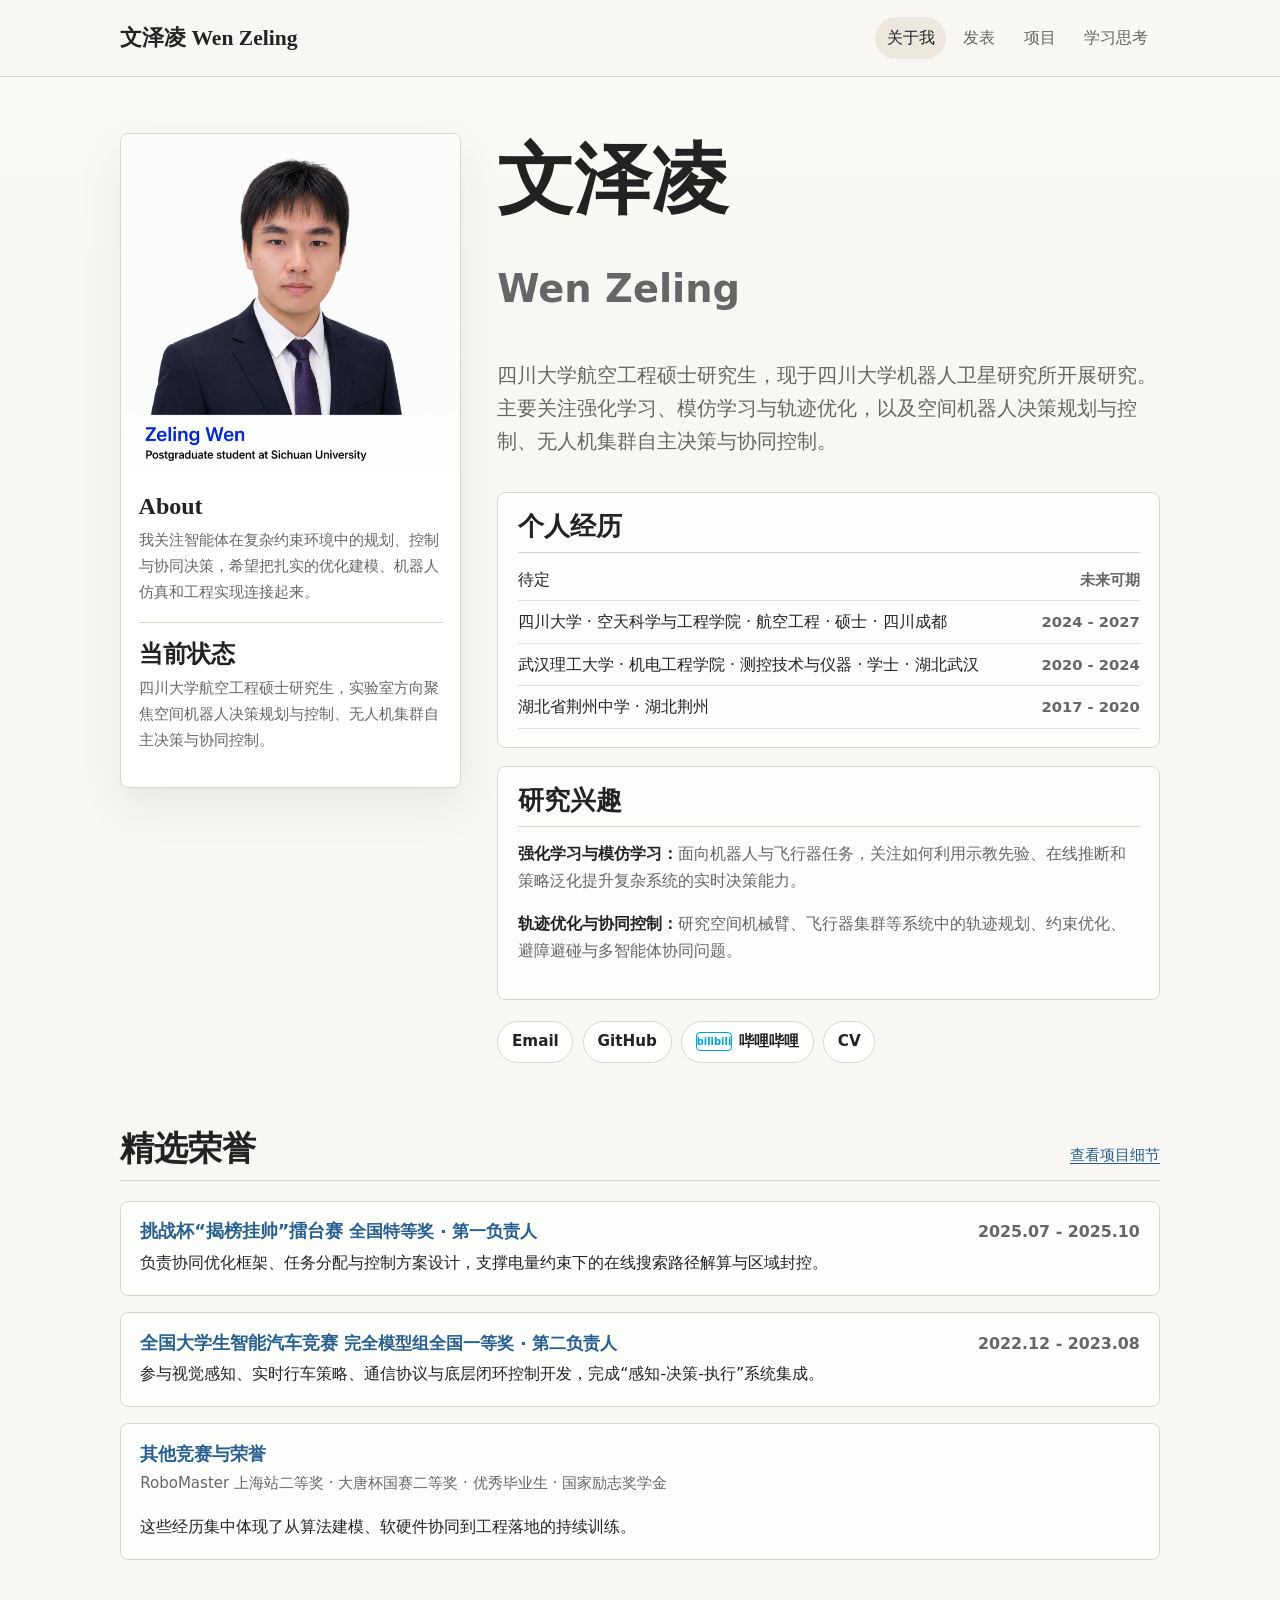
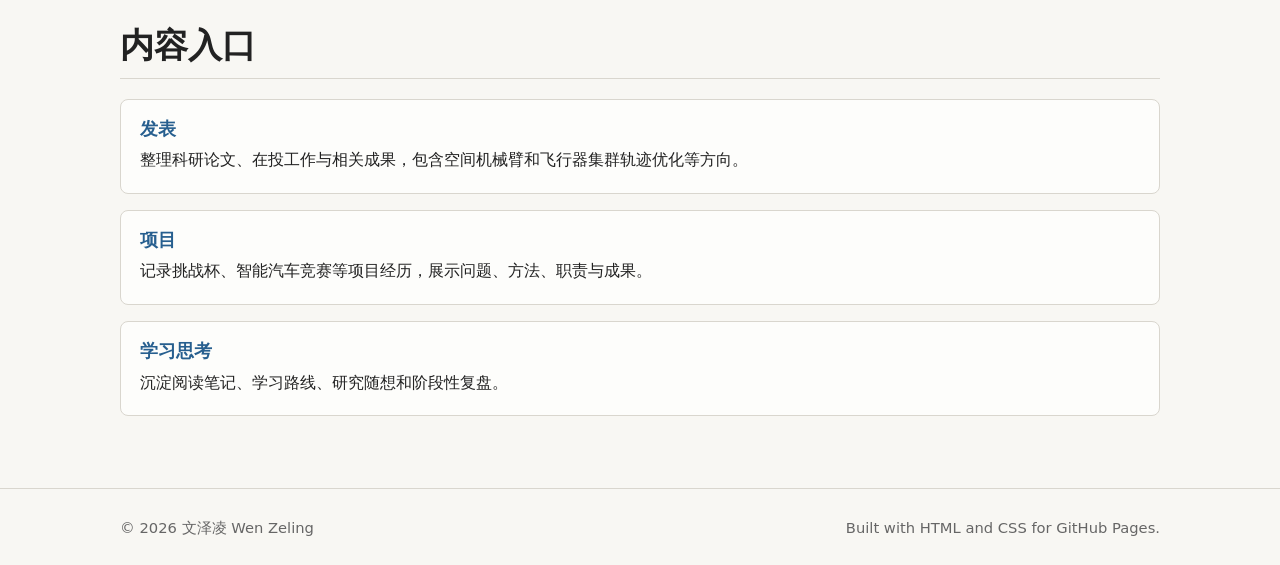
==== index.html @ a1b69439 "20260523修改" ====
<!doctype html>
<html lang="zh-CN">
  <head>
    <meta charset="utf-8">
    <meta name="viewport" content="width=device-width, initial-scale=1">
    <meta name="description" content="文泽凌 Wen Zeling 的个人学术主页，包含研究方向、科研发表、项目经历与学习思考。">
    <title>文泽凌 Wen Zeling | 关于我</title>
    <link rel="stylesheet" href="assets/css/styles.css">
  </head>
  <body>
    <header class="site-header">
      <div class="container header-inner">
        <a class="site-brand" href="index.html">文泽凌 Wen Zeling</a>
        <nav class="site-nav" aria-label="主导航">
          <a href="index.html" aria-current="page">关于我</a>
          <a href="publications.html">发表</a>
          <a href="projects.html">项目</a>
          <a href="thoughts.html">学习思考</a>
        </nav>
      </div>
    </header>

    <main class="page-main">
      <div class="container">
        <section class="hero" aria-labelledby="intro-title">
          <aside class="profile-card" aria-label="个人简介卡片">
            <img src="assets/images/profile.png" alt="文泽凌 Wen Zeling 的个人照片">
            <div class="profile-body">
              <h2>About</h2>
              <p>
                我关注智能体在复杂约束环境中的规划、控制与协同决策，希望把扎实的优化建模、机器人仿真和工程实现连接起来。
              </p>
              <div class="profile-status">
                <h2>当前状态</h2>
                <p>
                  四川大学航空工程硕士研究生，实验室方向聚焦空间机器人决策规划与控制、无人机集群自主决策与协同控制。
                </p>
              </div>
            </div>
          </aside>

          <div class="hero-content">
            <h1 id="intro-title">文泽凌<br><span>Wen Zeling</span></h1>
            <p class="hero-lead">
              四川大学航空工程硕士研究生，现于四川大学机器人卫星研究所开展研究。主要关注强化学习、模仿学习与轨迹优化，以及空间机器人决策规划与控制、无人机集群自主决策与协同控制。
            </p>
            <section class="info-panel" aria-labelledby="experience-title">
              <div class="section-heading compact-heading">
                <h2 id="experience-title">个人经历</h2>
              </div>
              <ul class="hero-timeline" aria-label="个人经历">
                <li>
                  <span>待定</span>
                  <strong>未来可期</strong>
                </li>
                <li>
                  <span>四川大学 · 空天科学与工程学院 · 航空工程 · 硕士 · 四川成都</span>
                  <strong>2024 - 2027</strong>
                </li>
                <li>
                  <span>武汉理工大学 · 机电工程学院 · 测控技术与仪器 · 学士 · 湖北武汉</span>
                  <strong>2020 - 2024</strong>
                </li>
                <li>
                  <span>湖北省荆州中学 · 湖北荆州</span>
                  <strong>2017 - 2020</strong>
                </li>
              </ul>
            </section>
            <section class="info-panel" aria-labelledby="interests-title">
              <div class="section-heading compact-heading">
                <h2 id="interests-title">研究兴趣</h2>
              </div>
              <p>
                <strong>强化学习与模仿学习：</strong>面向机器人与飞行器任务，关注如何利用示教先验、在线推断和策略泛化提升复杂系统的实时决策能力。
              </p>
              <p>
                <strong>轨迹优化与协同控制：</strong>研究空间机械臂、飞行器集群等系统中的轨迹规划、约束优化、避障避碰与多智能体协同问题。
              </p>
            </section>
            <div class="contact-list" aria-label="联系方式">
              <a class="button-link" href="mailto:coollingwen@gmail.com">Email</a>
              <a class="button-link" href="https://github.com/Wen-Zeling" target="_blank" rel="noreferrer">GitHub</a>
              <a class="button-link button-link-bilibili" href="https://space.bilibili.com/493861388?spm_id_from=333.1007.0.0" target="_blank" rel="noreferrer" aria-label="哔哩哔哩主页">
                <span class="bilibili-mark" aria-hidden="true">bilibili</span>
                <span>哔哩哔哩</span>
              </a>
              <a class="button-link" href="assets/files/cv.pdf">CV</a>
            </div>
          </div>

        </section>

        <section class="section" aria-labelledby="honors-title">
          <div class="section-heading">
            <h2 id="honors-title">精选荣誉</h2>
            <a href="projects.html">查看项目细节</a>
          </div>
          <div class="item-list">
            <a class="item item-link" href="projects.html#featured-projects">
              <h3 class="title-line">
                <span class="title-main">挑战杯“揭榜挂帅”擂台赛 <span class="title-meta">全国特等奖 · 第一负责人</span></span>
                <span class="title-date">2025.07 - 2025.10</span>
              </h3>
              <p>
                负责协同优化框架、任务分配与控制方案设计，支撑电量约束下的在线搜索路径解算与区域封控。
              </p>
            </a>
            <a class="item item-link" href="https://www.bilibili.com/video/BV1ep421R7LV/?spm_id_from=333.1387.homepage.video_card.click&amp;vd_source=9805319fbcc667bd39b66994068b0d17" target="_blank" rel="noreferrer">
              <h3 class="title-line">
                <span class="title-main">全国大学生智能汽车竞赛 <span class="title-meta">完全模型组全国一等奖 · 第二负责人</span></span>
                <span class="title-date">2022.12 - 2023.08</span>
              </h3>
              <p>
                参与视觉感知、实时行车策略、通信协议与底层闭环控制开发，完成“感知-决策-执行”系统集成。
              </p>
            </a>
            <a class="item item-link" href="projects.html#honors">
              <h3>其他竞赛与荣誉</h3>
              <p class="meta">RoboMaster 上海站二等奖 · 大唐杯国赛二等奖 · 优秀毕业生 · 国家励志奖学金</p>
              <p>
                这些经历集中体现了从算法建模、软硬件协同到工程落地的持续训练。
              </p>
            </a>
          </div>
        </section>

        <section class="section" aria-labelledby="overview-title">
          <div class="section-heading">
            <h2 id="overview-title">内容入口</h2>
          </div>
          <div class="item-list">
            <a class="item item-link" href="publications.html">
              <h3>发表</h3>
              <p>整理科研论文、在投工作与相关成果，包含空间机械臂和飞行器集群轨迹优化等方向。</p>
            </a>
            <a class="item item-link" href="projects.html">
              <h3>项目</h3>
              <p>记录挑战杯、智能汽车竞赛等项目经历，展示问题、方法、职责与成果。</p>
            </a>
            <a class="item item-link" href="thoughts.html">
              <h3>学习思考</h3>
              <p>沉淀阅读笔记、学习路线、研究随想和阶段性复盘。</p>
            </a>
          </div>
        </section>
      </div>
    </main>

    <footer class="site-footer">
      <div class="container footer-inner">
        <span>© 2026 文泽凌 Wen Zeling</span>
        <span>Built with HTML and CSS for GitHub Pages.</span>
      </div>
    </footer>
  </body>
</html>
---- assets/css/styles.css ----
/* 1. CSS variables / design tokens */
:root {
  --color-bg: #f8f7f3;
  --color-surface: #ffffff;
  --color-text: #222222;
  --color-muted: #666666;
  --color-accent: #275f8f;
  --color-accent-dark: #1f4b70;
  --color-border: #d9d6ce;
  --color-soft: #ece8de;

  --font-main: system-ui, -apple-system, BlinkMacSystemFont, "Segoe UI", sans-serif;
  --font-serif: Georgia, "Times New Roman", serif;

  --max-width: 1040px;
  --space-section: 4rem;
  --radius: 8px;
  --shadow-soft: 0 18px 45px rgba(40, 39, 35, 0.08);
}

/* 2. Reset and base elements */
* {
  box-sizing: border-box;
}

html {
  scroll-behavior: smooth;
}

body {
  margin: 0;
  background:
    linear-gradient(180deg, rgba(255, 255, 255, 0.48), rgba(255, 255, 255, 0) 18rem),
    var(--color-bg);
  color: var(--color-text);
  font-family: var(--font-main);
  font-size: 16px;
  line-height: 1.7;
  overflow-x: hidden;
}

img {
  display: block;
  max-width: 100%;
}

a {
  color: var(--color-accent);
  text-decoration-thickness: 0.08em;
  text-underline-offset: 0.18em;
}

a:hover {
  color: var(--color-accent-dark);
}

p {
  margin: 0 0 1rem;
  overflow-wrap: anywhere;
}

h1,
h2,
h3 {
  margin: 0;
  line-height: 1.25;
}

h1,
h2 {
  font-family: var(--font-serif);
  font-weight: 600;
}

ul {
  margin: 0;
  padding-left: 1.2rem;
}

/* 3. Layout utilities */
.container {
  width: min(100% - 2rem, var(--max-width));
  margin: 0 auto;
}

.page-main {
  padding: 3.5rem 0 4.5rem;
}

.page-title {
  max-width: 760px;
  margin-bottom: 2.5rem;
}

.page-title h1 {
  margin-bottom: 0.8rem;
  font-size: clamp(2rem, 5vw, 4rem);
}

.page-title p {
  color: var(--color-muted);
  font-size: 1.08rem;
}

.section {
  padding-top: var(--space-section);
}

.section:first-child {
  padding-top: 0;
}

.section-heading {
  display: flex;
  align-items: baseline;
  justify-content: space-between;
  gap: 1rem;
  margin-bottom: 1.25rem;
  border-bottom: 1px solid var(--color-border);
  padding-bottom: 0.65rem;
}

.section-heading h2 {
  font-size: clamp(1.45rem, 3vw, 2.15rem);
}

.section-heading a {
  flex: 0 0 auto;
  font-size: 0.94rem;
}

.split {
  display: grid;
  grid-template-columns: minmax(0, 1.5fr) minmax(260px, 0.75fr);
  gap: 2rem;
  align-items: start;
}

/* 4. Header and navigation */
.site-header {
  border-bottom: 1px solid var(--color-border);
  background: rgba(248, 247, 243, 0.92);
  backdrop-filter: blur(12px);
}

.header-inner {
  display: flex;
  align-items: center;
  justify-content: space-between;
  gap: 1.5rem;
  min-height: 4.75rem;
}

.site-brand {
  color: var(--color-text);
  font-family: var(--font-serif);
  font-size: 1.35rem;
  font-weight: 600;
  text-decoration: none;
}

.site-nav {
  display: flex;
  flex-wrap: wrap;
  justify-content: flex-end;
  gap: 0.35rem;
}

.site-nav a {
  border-radius: 999px;
  color: var(--color-muted);
  padding: 0.45rem 0.72rem;
  text-decoration: none;
}

.site-nav a:hover,
.site-nav a[aria-current="page"] {
  background: var(--color-soft);
  color: var(--color-text);
}

/* 5. Page sections */
.hero {
  display: grid;
  grid-template-columns: minmax(240px, 0.68fr) minmax(0, 1.32fr);
  gap: 2.25rem;
  align-items: start;
}

.hero > *,
.split > * {
  min-width: 0;
}

.hero h1 {
  margin-bottom: 1rem;
  font-size: clamp(2.4rem, 6vw, 5.2rem);
}

.hero h1 span {
  color: var(--color-muted);
  font-family: var(--font-main);
  font-size: clamp(1.5rem, 3vw, 2.8rem);
  font-weight: 600;
}

.hero-lead {
  max-width: 680px;
  color: var(--color-muted);
  font-size: clamp(1.05rem, 2vw, 1.22rem);
}

.hero-content {
  display: grid;
  gap: 1.1rem;
}

.hero-timeline {
  display: grid;
  gap: 0.45rem;
  margin: 0;
  padding: 0;
  list-style: none;
}

.hero-timeline li {
  display: flex;
  align-items: baseline;
  justify-content: space-between;
  gap: 1rem;
  border-bottom: 1px solid rgba(217, 214, 206, 0.72);
  padding-bottom: 0.45rem;
}

.hero-timeline span {
  color: var(--color-text);
}

.hero-timeline strong {
  flex: 0 0 auto;
  color: var(--color-muted);
  font-size: 0.92rem;
  white-space: nowrap;
}

.profile-card {
  width: 100%;
  max-width: 390px;
  overflow: hidden;
  border: 1px solid var(--color-border);
  border-radius: var(--radius);
  background: var(--color-surface);
  box-shadow: var(--shadow-soft);
}

.profile-card img {
  width: 100%;
  aspect-ratio: 1 / 1;
  object-fit: cover;
  object-position: center;
}

.profile-body {
  padding: 1.1rem;
}

.profile-body h2 {
  margin-bottom: 0.45rem;
}

.profile-body p {
  color: var(--color-muted);
  font-size: 0.95rem;
}

.profile-status {
  border-top: 1px solid var(--color-border);
  margin-top: 1rem;
  padding-top: 1rem;
}

.info-panel {
  border: 1px solid var(--color-border);
  border-radius: var(--radius);
  background: rgba(255, 255, 255, 0.72);
  padding: 1.15rem 1.2rem;
}

.info-panel p {
  color: var(--color-muted);
}

.info-panel p strong {
  color: var(--color-text);
}

.compact-heading {
  margin-bottom: 0.8rem;
  padding-bottom: 0.55rem;
}

.compact-heading h2 {
  font-size: clamp(1.25rem, 2vw, 1.75rem);
}

.contact-list {
  display: flex;
  flex-wrap: wrap;
  gap: 0.6rem;
  margin-top: 0.2rem;
}

/* 6. Reusable components */
.button-link {
  display: inline-flex;
  align-items: center;
  justify-content: center;
  gap: 0.42rem;
  min-height: 2.45rem;
  border: 1px solid var(--color-border);
  border-radius: 999px;
  background: var(--color-surface);
  color: var(--color-text);
  padding: 0.45rem 0.85rem;
  font-size: 0.95rem;
  font-weight: 600;
  text-decoration: none;
}

.button-link:hover {
  border-color: rgba(39, 95, 143, 0.5);
  color: var(--color-accent-dark);
}

.bilibili-mark {
  display: inline-flex;
  align-items: center;
  justify-content: center;
  min-width: 2.2rem;
  height: 1.18rem;
  border: 1.5px solid #00a1d6;
  border-radius: 4px;
  color: #00a1d6;
  font-size: 0.62rem;
  font-weight: 800;
  line-height: 1;
}

.item-list {
  display: grid;
  gap: 1rem;
}

.item {
  border: 1px solid var(--color-border);
  border-radius: var(--radius);
  background: rgba(255, 255, 255, 0.72);
  padding: 1.2rem;
  transition:
    border-color 180ms ease,
    box-shadow 180ms ease,
    transform 180ms ease,
    background-color 180ms ease;
}

.item:hover {
  border-color: rgba(39, 95, 143, 0.48);
  background: var(--color-surface);
  box-shadow: var(--shadow-soft);
  transform: translateY(-2px) scale(1.012);
}

.item-link {
  display: block;
  color: var(--color-text);
  text-decoration: none;
}

.item-link:hover {
  color: var(--color-text);
}

.item-link:focus-visible {
  outline: 3px solid rgba(39, 95, 143, 0.28);
  outline-offset: 3px;
}

.item-link h3 {
  color: var(--color-accent);
}

.item h3 {
  margin-bottom: 0.35rem;
  font-size: 1.1rem;
}

.title-line {
  display: flex;
  align-items: baseline;
  justify-content: space-between;
  gap: 1rem;
}

.title-main {
  min-width: 0;
}

.title-meta {
  color: var(--color-accent);
  font-size: 0.95em;
  font-weight: 700;
}

.title-date {
  flex: 0 0 auto;
  margin-left: auto;
  color: var(--color-muted);
  font-family: var(--font-main);
  font-size: 0.9em;
  font-weight: 700;
  white-space: nowrap;
}

.item p:last-child {
  margin-bottom: 0;
}

.meta {
  color: var(--color-muted);
  font-size: 0.94rem;
}

.tag-row {
  display: flex;
  flex-wrap: wrap;
  gap: 0.45rem;
  margin-top: 0.85rem;
}

.tag {
  display: inline-flex;
  align-items: center;
  min-height: 1.85rem;
  border: 1px solid var(--color-border);
  border-radius: 999px;
  background: var(--color-bg);
  color: var(--color-muted);
  padding: 0.18rem 0.62rem;
  font-size: 0.84rem;
}

.note {
  border-left: 3px solid var(--color-accent);
  background: rgba(255, 255, 255, 0.62);
  padding: 1rem 1.1rem;
}

.link-list {
  display: grid;
  gap: 0.55rem;
  padding-left: 0;
  list-style: none;
}

.link-list a {
  font-weight: 600;
}

.paper-list {
  display: grid;
  gap: 1rem;
  counter-reset: paper-counter;
}

.paper-item {
  display: grid;
  grid-template-columns: 2.4rem minmax(0, 1fr);
  gap: 1rem;
  align-items: start;
  border: 1px solid var(--color-border);
  border-radius: var(--radius);
  background: var(--color-surface);
  padding: 1.1rem 1.2rem;
  box-shadow: 0 8px 24px rgba(40, 39, 35, 0.06);
  counter-increment: paper-counter;
  transition:
    border-color 180ms ease,
    box-shadow 180ms ease,
    transform 180ms ease;
}

.paper-item:hover {
  border-color: rgba(39, 95, 143, 0.48);
  box-shadow: var(--shadow-soft);
  transform: translateY(-2px) scale(1.01);
}

.paper-index {
  color: var(--color-accent);
  font-family: var(--font-serif);
  font-size: 1.3rem;
  font-weight: 700;
  line-height: 1.35;
  text-align: right;
}

.paper-index::before {
  content: counter(paper-counter) ".";
}

.paper-content h3 {
  margin-bottom: 0.45rem;
  font-size: clamp(1.05rem, 2vw, 1.28rem);
}

.paper-content h3 a {
  color: var(--color-text);
  text-decoration: none;
}

.paper-content h3 a:hover {
  color: var(--color-accent);
  text-decoration: underline;
  text-underline-offset: 0.18em;
}

.paper-authors {
  color: var(--color-muted);
  font-size: 0.94rem;
  margin-bottom: 0.55rem;
}

.paper-meta {
  color: var(--color-muted);
  font-size: 0.92rem;
}

.journal-badge {
  display: inline-flex;
  align-items: center;
  min-height: 1.65rem;
  border-radius: 999px;
  background: var(--color-accent);
  color: #ffffff;
  margin-right: 0.45rem;
  padding: 0.12rem 0.65rem;
  font-size: 0.82rem;
  font-weight: 700;
  vertical-align: middle;
}

.post-body {
  max-width: 760px;
}

.post-body h2 {
  margin: 2rem 0 0.75rem;
  font-size: 1.45rem;
}

.post-body p {
  color: var(--color-muted);
}

/* 7. Footer */
.site-footer {
  border-top: 1px solid var(--color-border);
  padding: 1.6rem 0;
  color: var(--color-muted);
  font-size: 0.92rem;
}

.footer-inner {
  display: flex;
  flex-wrap: wrap;
  align-items: center;
  justify-content: space-between;
  gap: 0.8rem;
}

/* 8. Responsive rules */
@media (max-width: 760px) {
  :root {
    --space-section: 3rem;
  }

  .header-inner {
    align-items: flex-start;
    flex-direction: column;
    justify-content: center;
    padding: 0.9rem 0;
  }

  .site-nav {
    justify-content: flex-start;
  }

  .site-nav a {
    padding: 0.38rem 0.58rem;
  }

  .page-main {
    padding: 2.4rem 0 3.5rem;
  }

  .hero,
  .split {
    grid-template-columns: 1fr;
  }

  .profile-card {
    max-width: 360px;
  }

  .hero-timeline li {
    align-items: flex-start;
    flex-direction: column;
    gap: 0.1rem;
  }

  .title-line {
    align-items: flex-start;
    flex-direction: column;
    gap: 0.25rem;
  }

  .title-date {
    margin-left: 0;
  }

  .section-heading {
    align-items: flex-start;
    flex-direction: column;
  }

  .paper-item {
    grid-template-columns: 1fr;
  }

  .paper-index {
    text-align: left;
  }
}
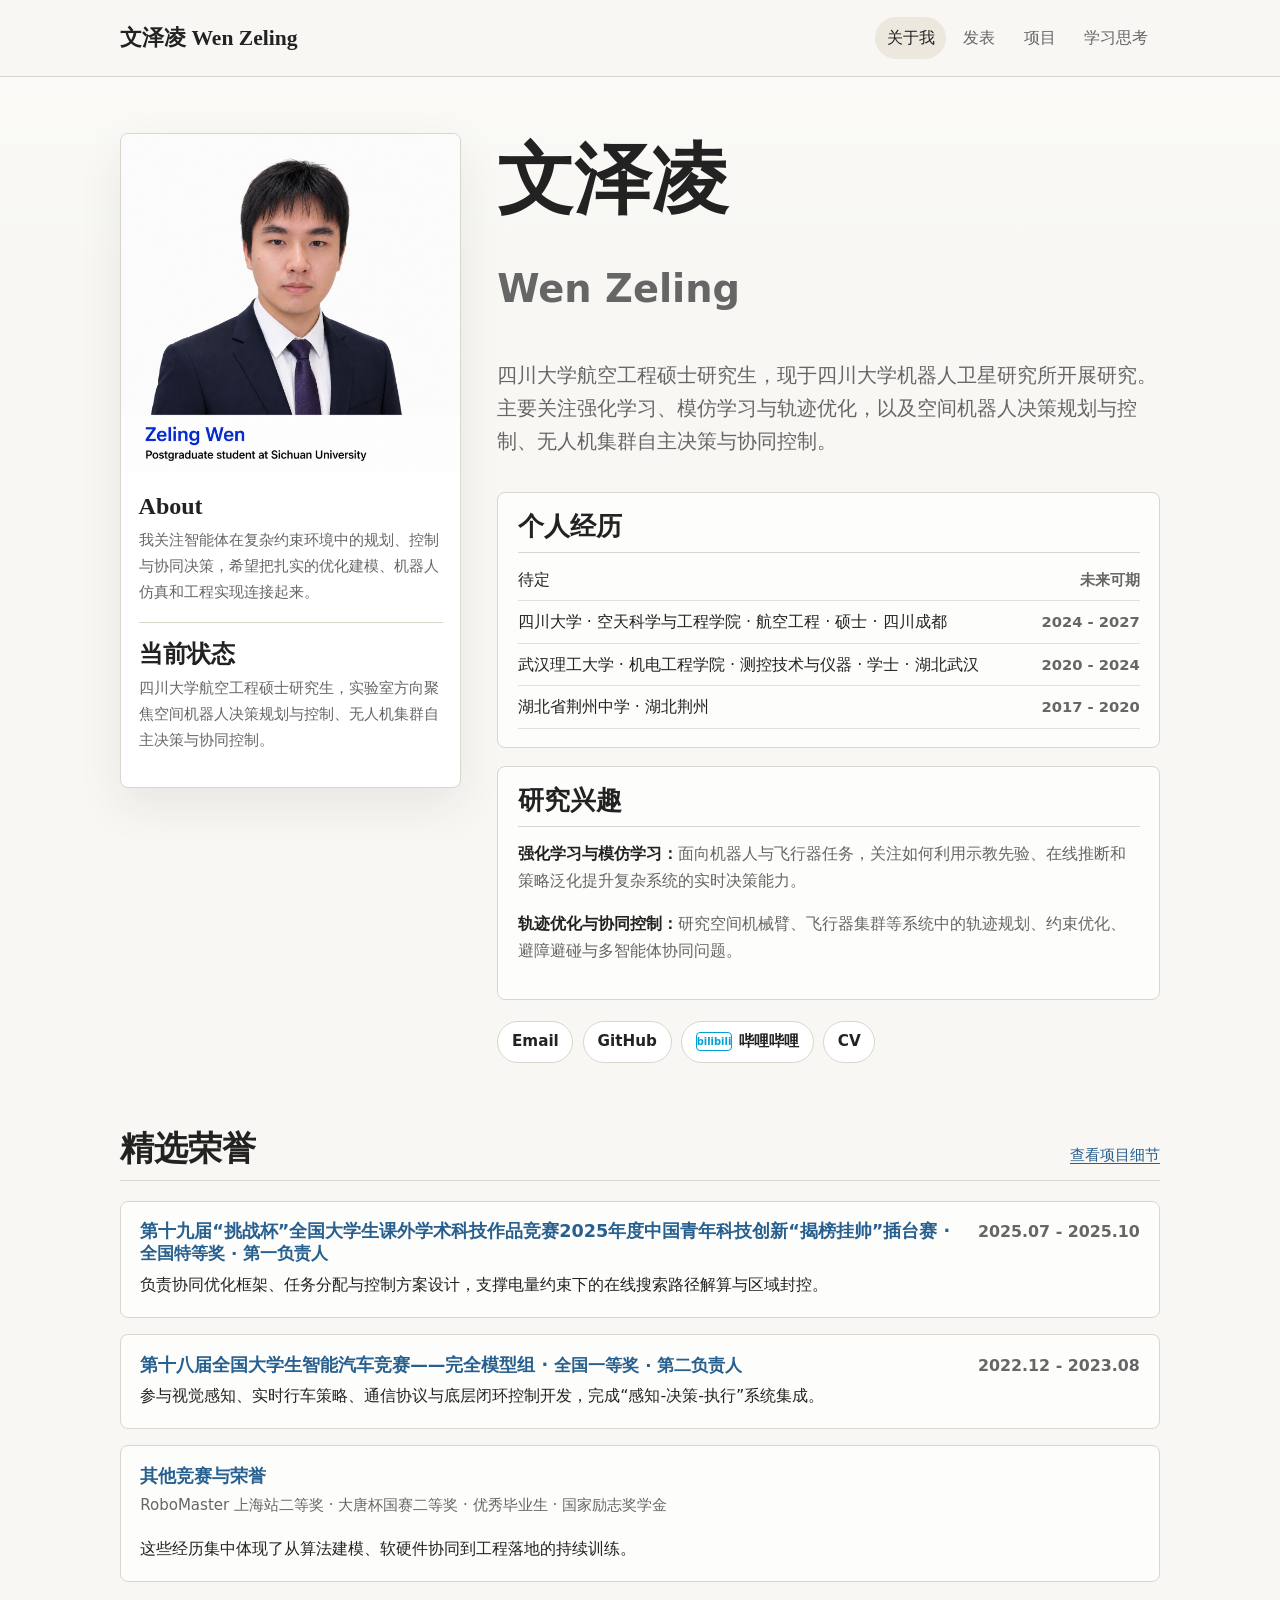
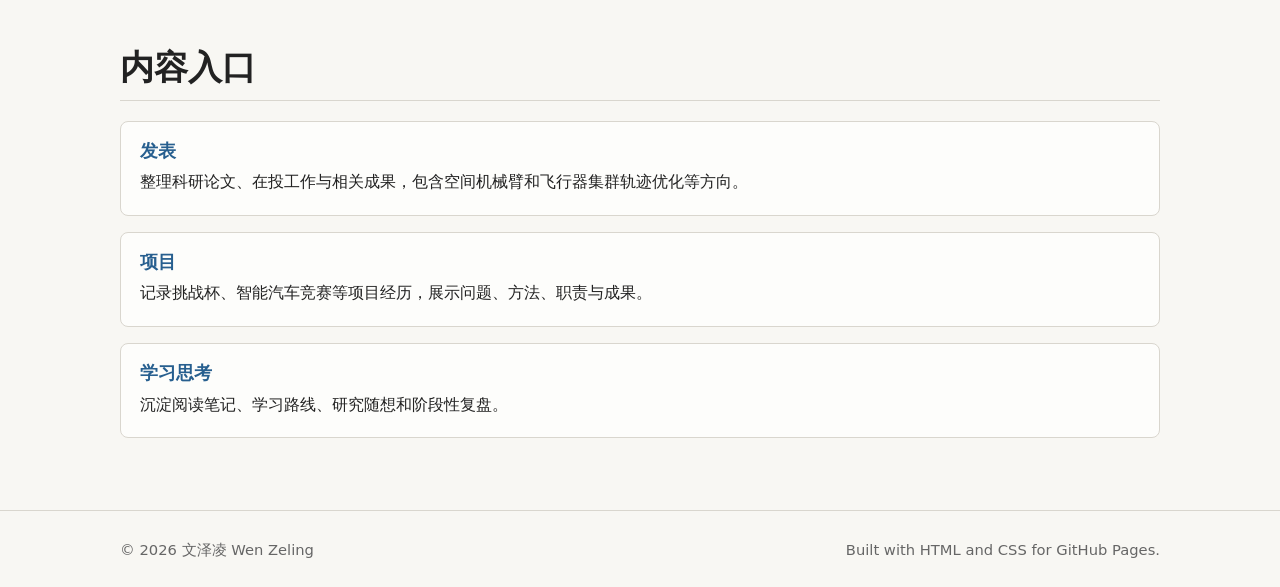
==== commit 97222958: "小更新" ====
--- a/index.html
+++ b/index.html
@@ -99,7 +99,7 @@
           <div class="item-list">
             <a class="item item-link" href="projects.html#featured-projects">
               <h3 class="title-line">
-                <span class="title-main">挑战杯“揭榜挂帅”擂台赛 <span class="title-meta">全国特等奖 · 第一负责人</span></span>
+                <span class="title-main">第十九届“挑战杯”全国大学生课外学术科技作品竞赛2025年度中国青年科技创新“揭榜挂帅”插台赛 · <span class="title-meta">全国特等奖 · 第一负责人</span></span>
                 <span class="title-date">2025.07 - 2025.10</span>
               </h3>
               <p>
@@ -108,7 +108,7 @@
             </a>
             <a class="item item-link" href="https://www.bilibili.com/video/BV1ep421R7LV/?spm_id_from=333.1387.homepage.video_card.click&amp;vd_source=9805319fbcc667bd39b66994068b0d17" target="_blank" rel="noreferrer">
               <h3 class="title-line">
-                <span class="title-main">全国大学生智能汽车竞赛 <span class="title-meta">完全模型组全国一等奖 · 第二负责人</span></span>
+                <span class="title-main">第十八届全国大学生智能汽车竞赛——完全模型组 · <span class="title-meta">全国一等奖 · 第二负责人</span></span>
                 <span class="title-date">2022.12 - 2023.08</span>
               </h3>
               <p>
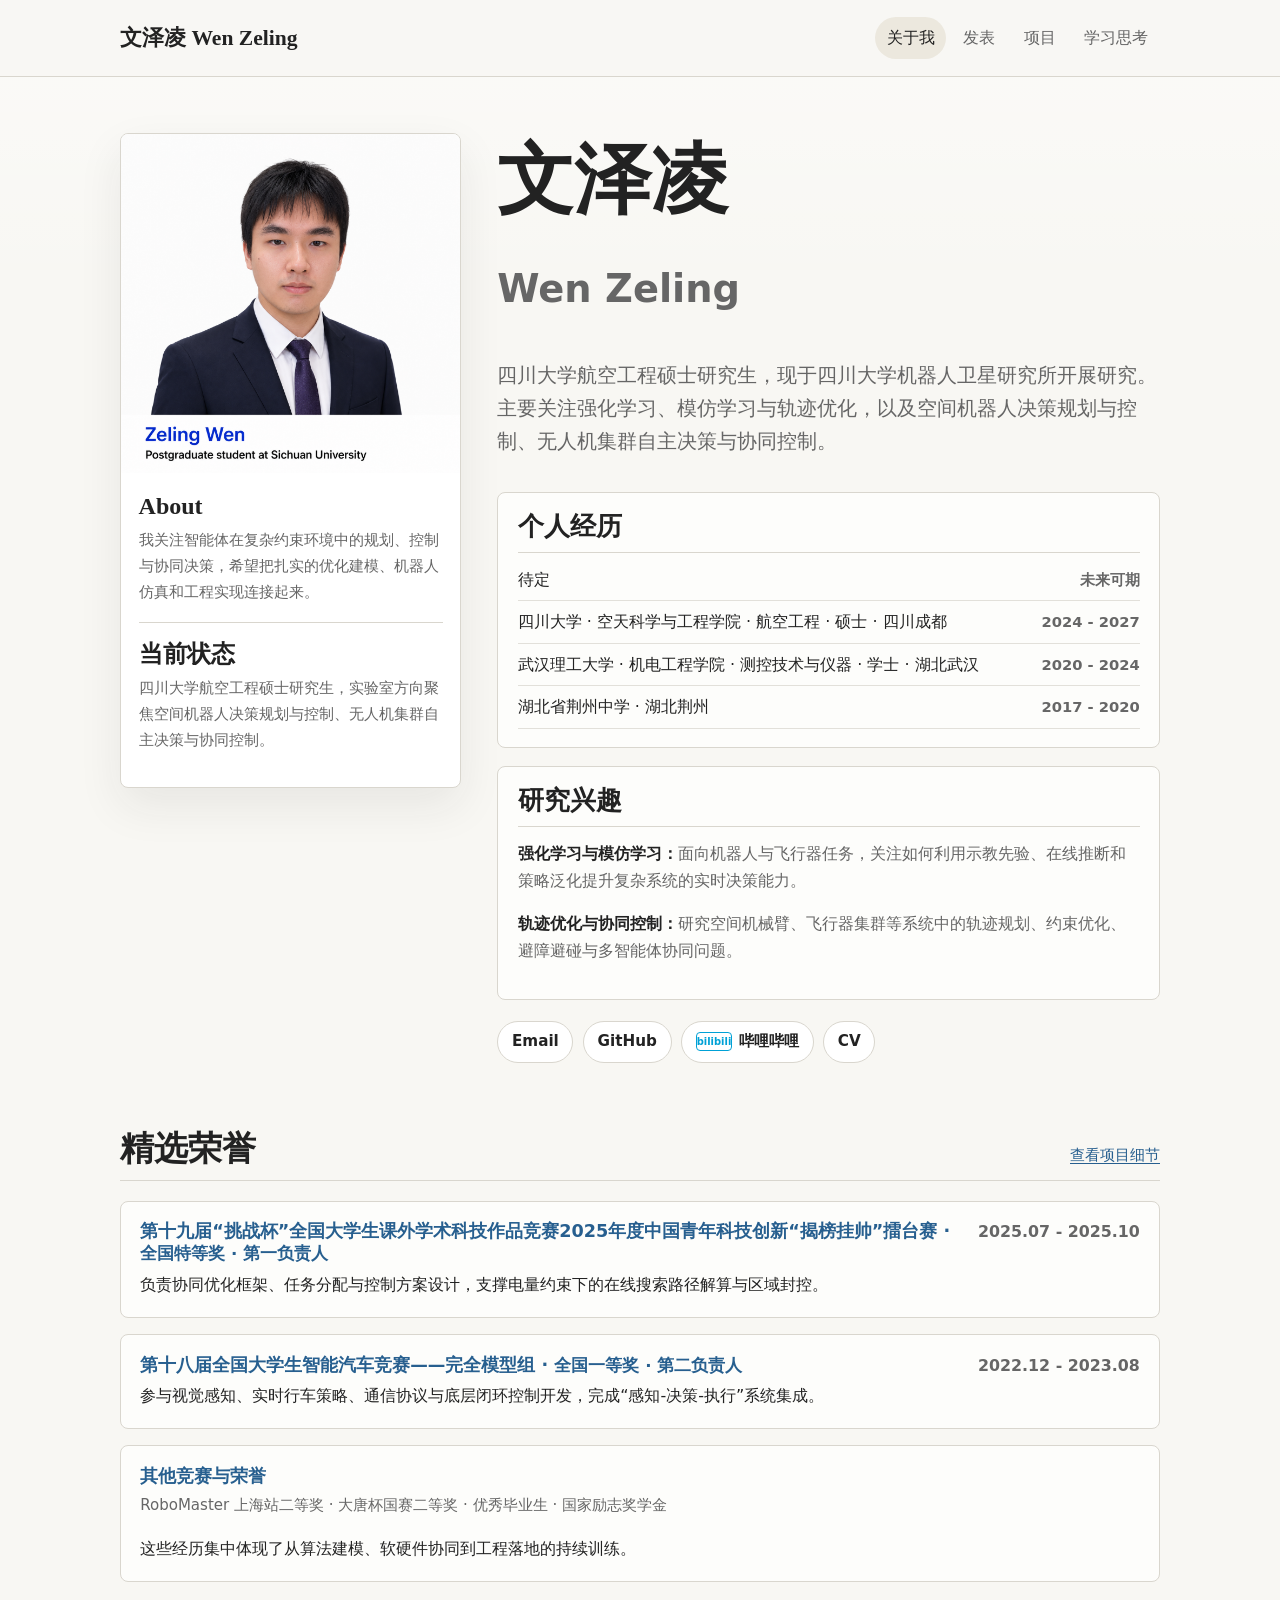
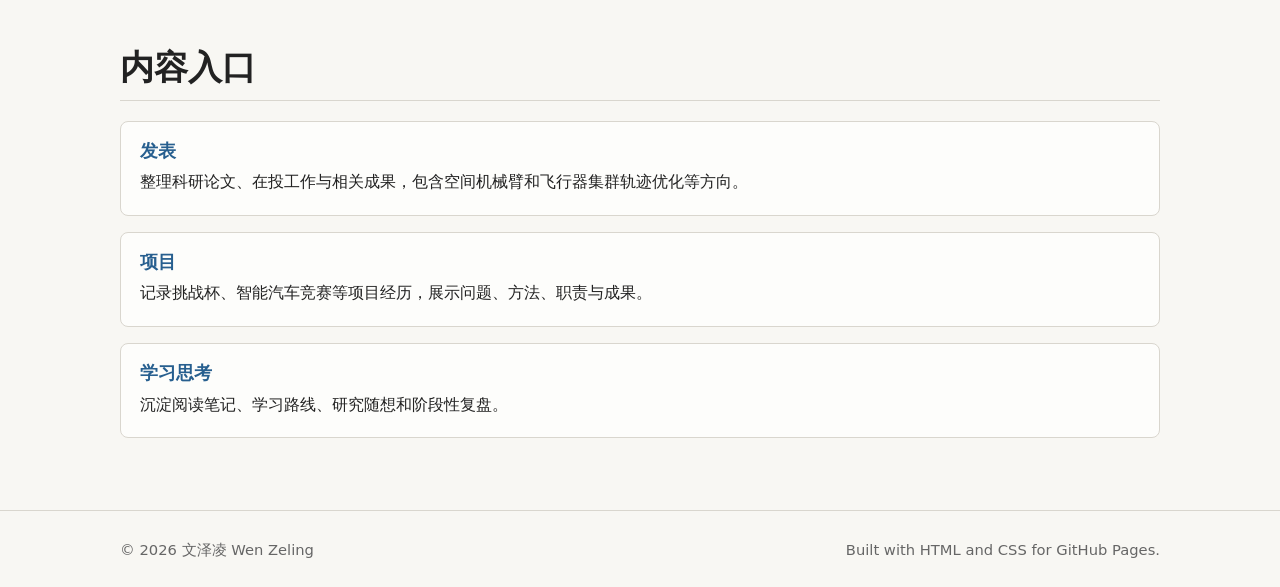
==== commit deef3d9f: "fix" ====
--- a/index.html
+++ b/index.html
@@ -88,7 +88,6 @@
               <a class="button-link" href="assets/files/cv.pdf">CV</a>
             </div>
           </div>
-
         </section>
 
         <section class="section" aria-labelledby="honors-title">
@@ -97,9 +96,9 @@
             <a href="projects.html">查看项目细节</a>
           </div>
           <div class="item-list">
-            <a class="item item-link" href="projects.html#featured-projects">
+            <a class="item item-link" href="https://www.bilibili.com/video/BV1cZVu6aExs/?spm_id_from=333.1387.homepage.video_card.click&vd_source=9805319fbcc667bd39b66994068b0d17" target="_blank" rel="noreferrer">
               <h3 class="title-line">
-                <span class="title-main">第十九届“挑战杯”全国大学生课外学术科技作品竞赛2025年度中国青年科技创新“揭榜挂帅”插台赛 · <span class="title-meta">全国特等奖 · 第一负责人</span></span>
+                <span class="title-main">第十九届“挑战杯”全国大学生课外学术科技作品竞赛2025年度中国青年科技创新“揭榜挂帅”擂台赛 · <span class="title-meta">全国特等奖 · 第一负责人</span></span>
                 <span class="title-date">2025.07 - 2025.10</span>
               </h3>
               <p>
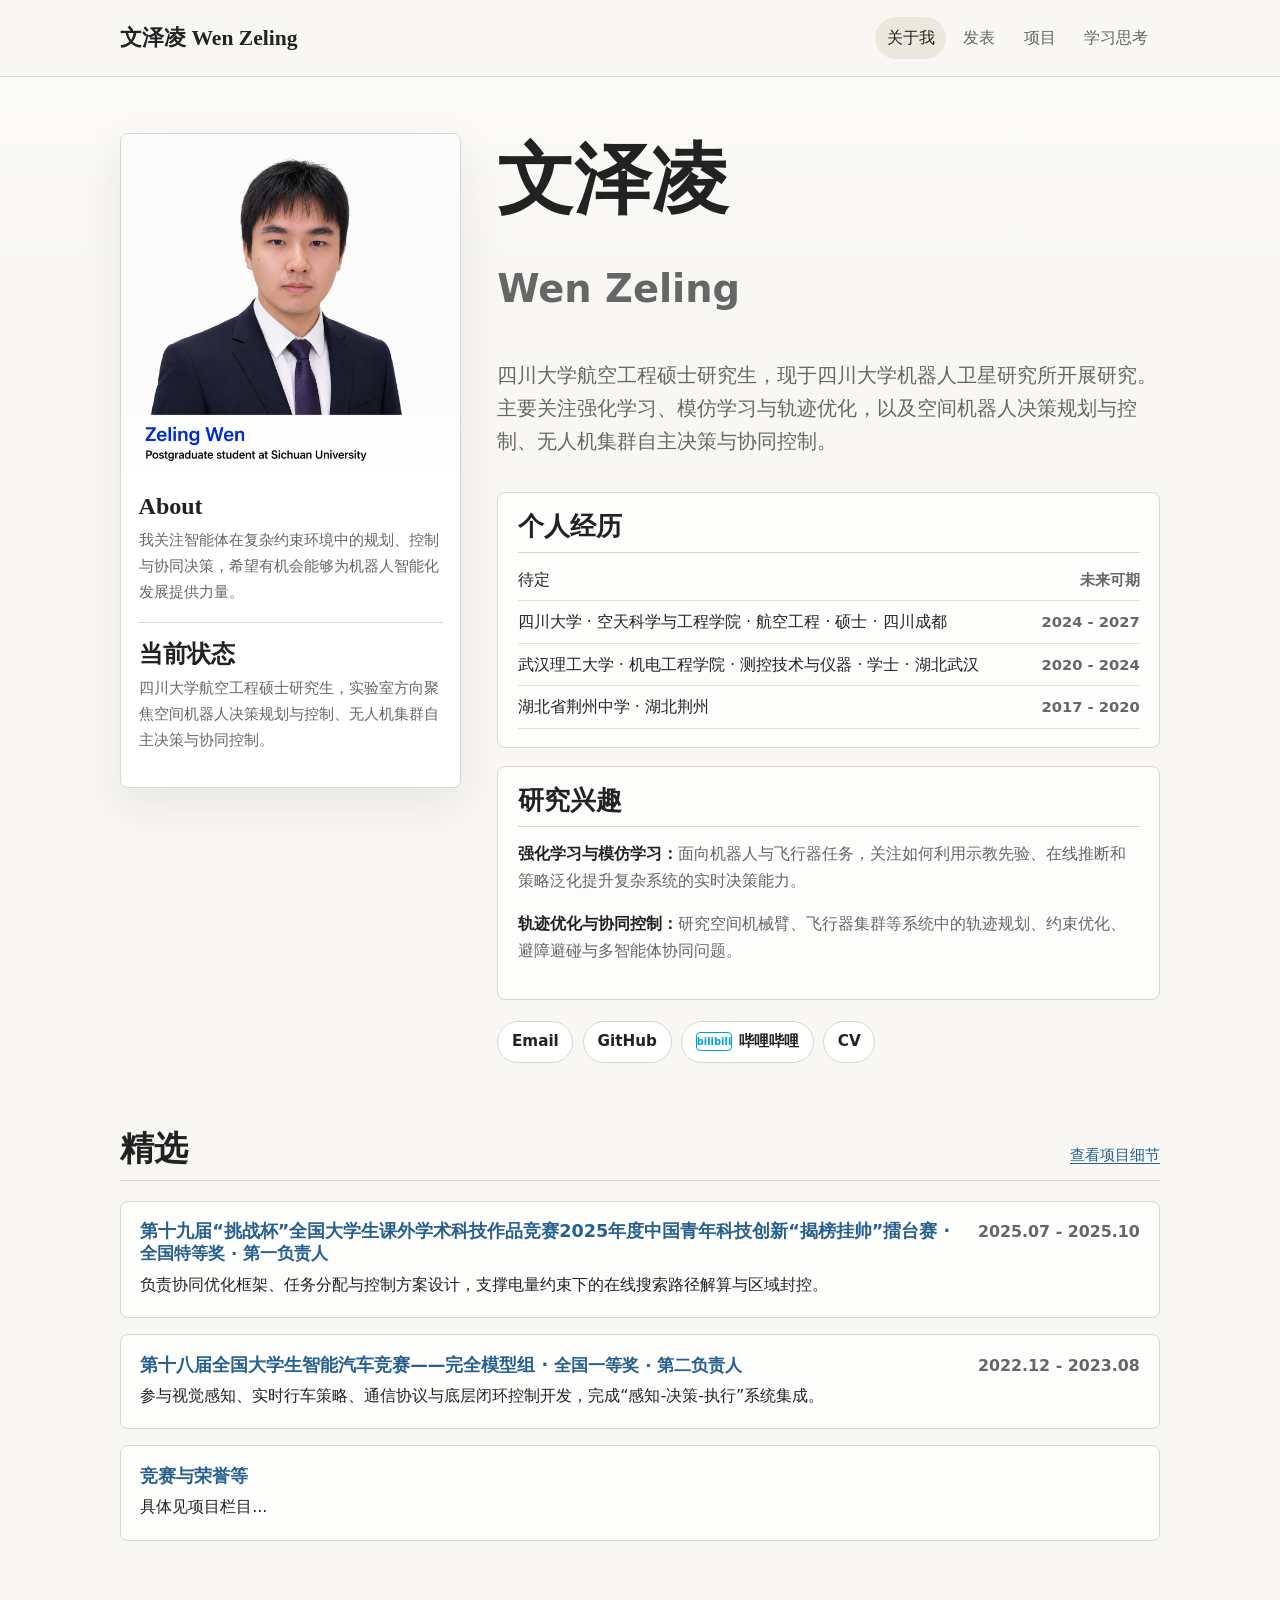
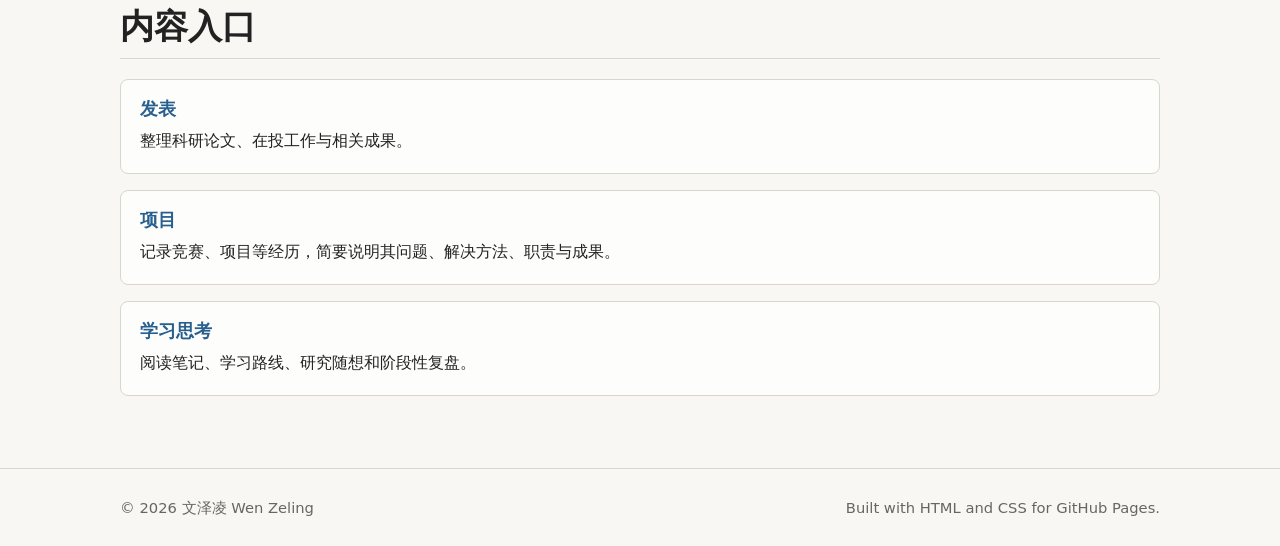
==== commit e2741a58: "20260611小调整" ====
--- a/index.html
+++ b/index.html
@@ -28,7 +28,7 @@
             <div class="profile-body">
               <h2>About</h2>
               <p>
-                我关注智能体在复杂约束环境中的规划、控制与协同决策，希望把扎实的优化建模、机器人仿真和工程实现连接起来。
+                我关注智能体在复杂约束环境中的规划、控制与协同决策，希望有机会能够为机器人智能化发展提供力量。
               </p>
               <div class="profile-status">
                 <h2>当前状态</h2>
@@ -92,7 +92,7 @@
 
         <section class="section" aria-labelledby="honors-title">
           <div class="section-heading">
-            <h2 id="honors-title">精选荣誉</h2>
+            <h2 id="honors-title">精选</h2>
             <a href="projects.html">查看项目细节</a>
           </div>
           <div class="item-list">
@@ -115,10 +115,9 @@
               </p>
             </a>
             <a class="item item-link" href="projects.html#honors">
-              <h3>其他竞赛与荣誉</h3>
-              <p class="meta">RoboMaster 上海站二等奖 · 大唐杯国赛二等奖 · 优秀毕业生 · 国家励志奖学金</p>
+              <h3>竞赛与荣誉等</h3>
               <p>
-                这些经历集中体现了从算法建模、软硬件协同到工程落地的持续训练。
+                具体见项目栏目...
               </p>
             </a>
           </div>
@@ -131,15 +130,15 @@
           <div class="item-list">
             <a class="item item-link" href="publications.html">
               <h3>发表</h3>
-              <p>整理科研论文、在投工作与相关成果，包含空间机械臂和飞行器集群轨迹优化等方向。</p>
+              <p>整理科研论文、在投工作与相关成果。</p>
             </a>
             <a class="item item-link" href="projects.html">
               <h3>项目</h3>
-              <p>记录挑战杯、智能汽车竞赛等项目经历，展示问题、方法、职责与成果。</p>
+              <p>记录竞赛、项目等经历，简要说明其问题、解决方法、职责与成果。</p>
             </a>
             <a class="item item-link" href="thoughts.html">
               <h3>学习思考</h3>
-              <p>沉淀阅读笔记、学习路线、研究随想和阶段性复盘。</p>
+              <p>阅读笔记、学习路线、研究随想和阶段性复盘。</p>
             </a>
           </div>
         </section>
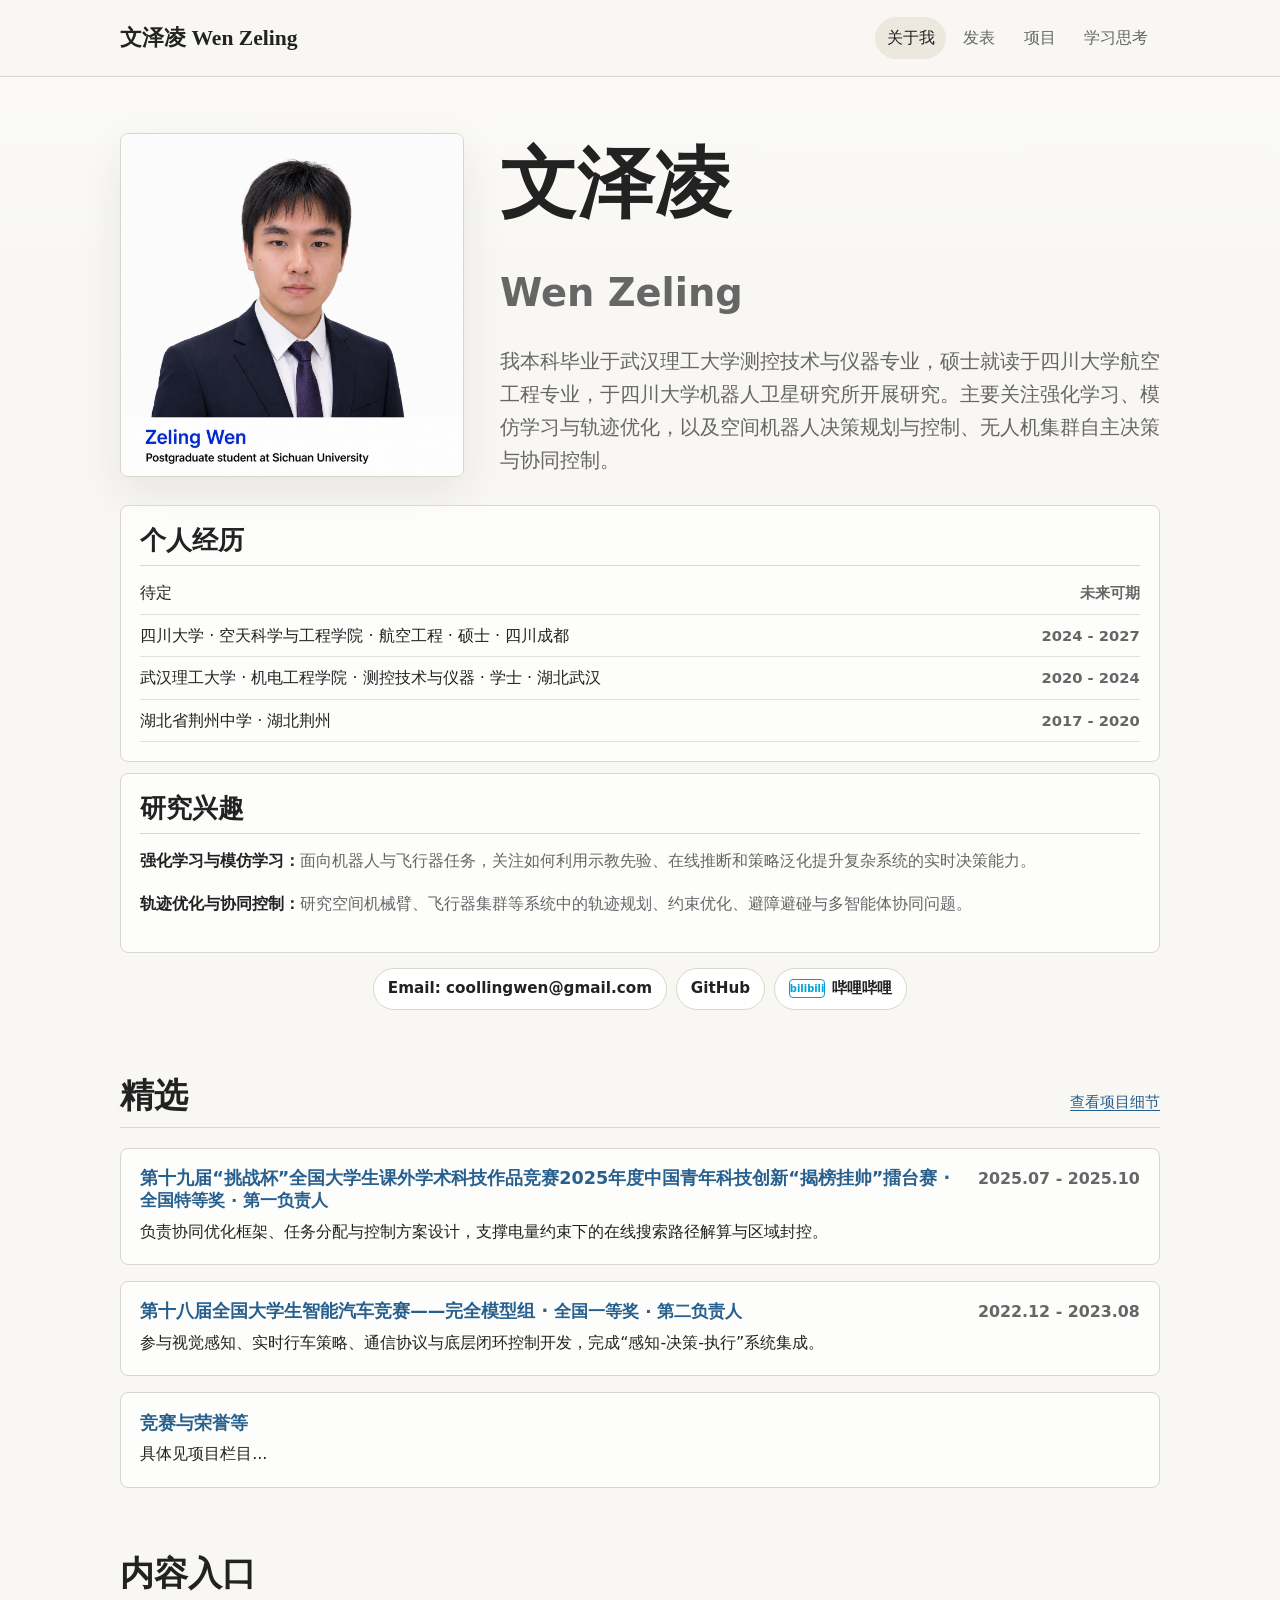
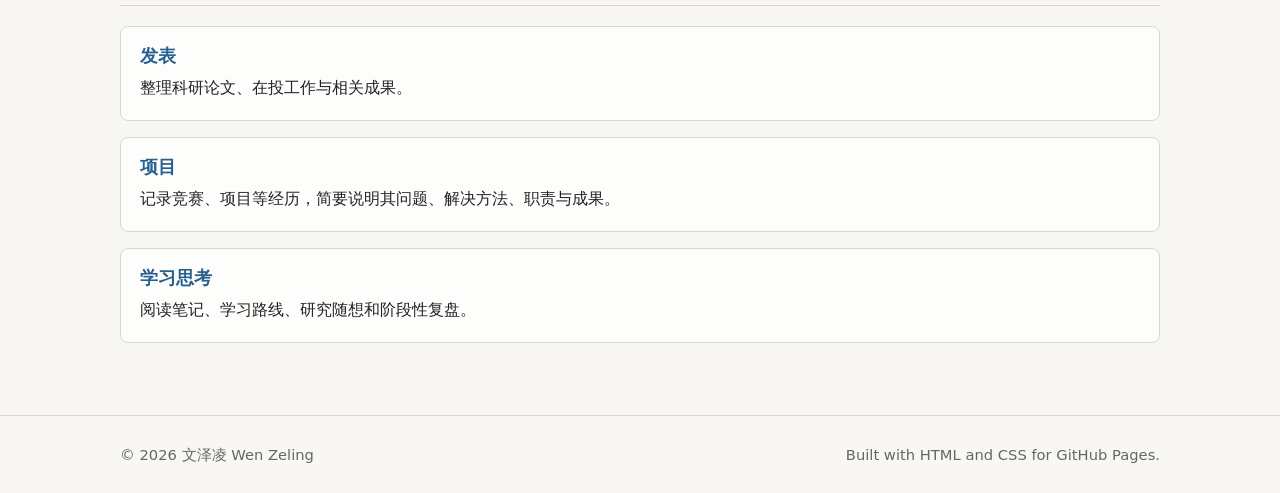
==== commit 1d327a55: "20260707修改" ====
--- a/index.html
+++ b/index.html
@@ -22,71 +22,61 @@
 
     <main class="page-main">
       <div class="container">
-        <section class="hero" aria-labelledby="intro-title">
+        <section class="home-layout" aria-labelledby="intro-title">
           <aside class="profile-card" aria-label="个人简介卡片">
-            <img src="assets/images/profile.png" alt="文泽凌 Wen Zeling 的个人照片">
-            <div class="profile-body">
-              <h2>About</h2>
-              <p>
-                我关注智能体在复杂约束环境中的规划、控制与协同决策，希望有机会能够为机器人智能化发展提供力量。
-              </p>
-              <div class="profile-status">
-                <h2>当前状态</h2>
-                <p>
-                  四川大学航空工程硕士研究生，实验室方向聚焦空间机器人决策规划与控制、无人机集群自主决策与协同控制。
-                </p>
-              </div>
-            </div>
+            <img src="assets/images/site/profile.png" alt="文泽凌 Wen Zeling 的个人照片">
           </aside>
 
-          <div class="hero-content">
+          <div class="intro-copy">
             <h1 id="intro-title">文泽凌<br><span>Wen Zeling</span></h1>
             <p class="hero-lead">
-              四川大学航空工程硕士研究生，现于四川大学机器人卫星研究所开展研究。主要关注强化学习、模仿学习与轨迹优化，以及空间机器人决策规划与控制、无人机集群自主决策与协同控制。
+              我本科毕业于武汉理工大学测控技术与仪器专业，硕士就读于四川大学航空工程专业，于四川大学机器人卫星研究所开展研究。主要关注强化学习、模仿学习与轨迹优化，以及空间机器人决策规划与控制、无人机集群自主决策与协同控制。
             </p>
-            <section class="info-panel" aria-labelledby="experience-title">
-              <div class="section-heading compact-heading">
-                <h2 id="experience-title">个人经历</h2>
-              </div>
-              <ul class="hero-timeline" aria-label="个人经历">
-                <li>
-                  <span>待定</span>
-                  <strong>未来可期</strong>
-                </li>
-                <li>
-                  <span>四川大学 · 空天科学与工程学院 · 航空工程 · 硕士 · 四川成都</span>
-                  <strong>2024 - 2027</strong>
-                </li>
-                <li>
-                  <span>武汉理工大学 · 机电工程学院 · 测控技术与仪器 · 学士 · 湖北武汉</span>
-                  <strong>2020 - 2024</strong>
-                </li>
-                <li>
-                  <span>湖北省荆州中学 · 湖北荆州</span>
-                  <strong>2017 - 2020</strong>
-                </li>
-              </ul>
-            </section>
-            <section class="info-panel" aria-labelledby="interests-title">
-              <div class="section-heading compact-heading">
-                <h2 id="interests-title">研究兴趣</h2>
-              </div>
-              <p>
-                <strong>强化学习与模仿学习：</strong>面向机器人与飞行器任务，关注如何利用示教先验、在线推断和策略泛化提升复杂系统的实时决策能力。
-              </p>
-              <p>
-                <strong>轨迹优化与协同控制：</strong>研究空间机械臂、飞行器集群等系统中的轨迹规划、约束优化、避障避碰与多智能体协同问题。
-              </p>
-            </section>
-            <div class="contact-list" aria-label="联系方式">
-              <a class="button-link" href="mailto:coollingwen@gmail.com">Email</a>
-              <a class="button-link" href="https://github.com/Wen-Zeling" target="_blank" rel="noreferrer">GitHub</a>
-              <a class="button-link button-link-bilibili" href="https://space.bilibili.com/493861388?spm_id_from=333.1007.0.0" target="_blank" rel="noreferrer" aria-label="哔哩哔哩主页">
-                <span class="bilibili-mark" aria-hidden="true">bilibili</span>
-                <span>哔哩哔哩</span>
-              </a>
-              <a class="button-link" href="assets/files/cv.pdf">CV</a>
+          </div>
+
+          <section class="info-panel" aria-labelledby="experience-title">
+            <div class="section-heading compact-heading">
+              <h2 id="experience-title">个人经历</h2>
             </div>
+            <ul class="hero-timeline" aria-label="个人经历">
+              <li>
+                <span>待定</span>
+                <strong>未来可期</strong>
+              </li>
+              <li>
+                <span>四川大学 · 空天科学与工程学院 · 航空工程 · 硕士 · 四川成都</span>
+                <strong>2024 - 2027</strong>
+              </li>
+              <li>
+                <span>武汉理工大学 · 机电工程学院 · 测控技术与仪器 · 学士 · 湖北武汉</span>
+                <strong>2020 - 2024</strong>
+              </li>
+              <li>
+                <span>湖北省荆州中学 · 湖北荆州</span>
+                <strong>2017 - 2020</strong>
+              </li>
+            </ul>
+          </section>
+
+          <section class="info-panel" aria-labelledby="interests-title">
+            <div class="section-heading compact-heading">
+              <h2 id="interests-title">研究兴趣</h2>
+            </div>
+            <p>
+              <strong>强化学习与模仿学习：</strong>面向机器人与飞行器任务，关注如何利用示教先验、在线推断和策略泛化提升复杂系统的实时决策能力。
+            </p>
+            <p>
+              <strong>轨迹优化与协同控制：</strong>研究空间机械臂、飞行器集群等系统中的轨迹规划、约束优化、避障避碰与多智能体协同问题。
+            </p>
+          </section>
+
+          <div class="contact-list" aria-label="联系方式">
+            <a class="button-link" href="mailto:coollingwen@gmail.com">Email: coollingwen@gmail.com</a>
+            <a class="button-link" href="https://github.com/Wen-Zeling" target="_blank" rel="noreferrer">GitHub</a>
+            <a class="button-link button-link-bilibili" href="https://space.bilibili.com/493861388?spm_id_from=333.1007.0.0" target="_blank" rel="noreferrer" aria-label="哔哩哔哩主页">
+              <span class="bilibili-mark" aria-hidden="true">bilibili</span>
+              <span>哔哩哔哩</span>
+            </a>
           </div>
         </section>
 
--- a/assets/css/styles.css
+++ b/assets/css/styles.css
@@ -1,3 +1,5 @@
+@import url("./post.css");
+
 /* 1. CSS variables / design tokens */
 :root {
   --color-bg: #f8f7f3;
@@ -180,24 +182,39 @@
 }
 
 /* 5. Page sections */
-.hero {
+.home-layout {
   display: grid;
-  grid-template-columns: minmax(240px, 0.68fr) minmax(0, 1.32fr);
-  gap: 2.25rem;
+  grid-template-columns: minmax(280px, 344px) minmax(0, 1fr);
+  column-gap: 2.25rem;
+  row-gap: 0.72rem;
   align-items: start;
 }
 
-.hero > *,
+.home-layout > *,
 .split > * {
   min-width: 0;
 }
 
-.hero h1 {
+.home-layout .info-panel,
+.home-layout .contact-list {
+  grid-column: 1 / -1;
+}
+
+.intro-copy {
+  grid-column: 2;
+  grid-row: 1;
+  display: grid;
+  align-content: center;
+  min-height: min(34vw, 344px);
+  padding-top: 0.25rem;
+}
+
+.intro-copy h1 {
   margin-bottom: 1rem;
-  font-size: clamp(2.4rem, 6vw, 5.2rem);
-}
-
-.hero h1 span {
+  font-size: clamp(3rem, 6vw, 5.2rem);
+}
+
+.intro-copy h1 span {
   color: var(--color-muted);
   font-family: var(--font-main);
   font-size: clamp(1.5rem, 3vw, 2.8rem);
@@ -208,11 +225,6 @@
   max-width: 680px;
   color: var(--color-muted);
   font-size: clamp(1.05rem, 2vw, 1.22rem);
-}
-
-.hero-content {
-  display: grid;
-  gap: 1.1rem;
 }
 
 .hero-timeline {
@@ -244,8 +256,10 @@
 }
 
 .profile-card {
+  grid-column: 1;
+  grid-row: 1;
   width: 100%;
-  max-width: 390px;
+  max-width: none;
   overflow: hidden;
   border: 1px solid var(--color-border);
   border-radius: var(--radius);
@@ -260,25 +274,6 @@
   object-position: center;
 }
 
-.profile-body {
-  padding: 1.1rem;
-}
-
-.profile-body h2 {
-  margin-bottom: 0.45rem;
-}
-
-.profile-body p {
-  color: var(--color-muted);
-  font-size: 0.95rem;
-}
-
-.profile-status {
-  border-top: 1px solid var(--color-border);
-  margin-top: 1rem;
-  padding-top: 1rem;
-}
-
 .info-panel {
   border: 1px solid var(--color-border);
   border-radius: var(--radius);
@@ -306,6 +301,7 @@
 .contact-list {
   display: flex;
   flex-wrap: wrap;
+  justify-content: center;
   gap: 0.6rem;
   margin-top: 0.2rem;
 }
@@ -387,6 +383,46 @@
 
 .item-link h3 {
   color: var(--color-accent);
+}
+
+.project-card h3 {
+  color: var(--color-accent);
+}
+
+.item-actions {
+  display: flex;
+  flex-wrap: wrap;
+  gap: 0.55rem;
+  margin: 0.65rem 0 0.9rem;
+}
+
+.item-action-link {
+  display: inline-flex;
+  align-items: center;
+  border: 1px solid rgba(39, 95, 143, 0.28);
+  border-radius: 999px;
+  background: rgba(39, 95, 143, 0.06);
+  color: var(--color-accent);
+  padding: 0.28rem 0.7rem;
+  font-size: 0.88rem;
+  font-weight: 700;
+  line-height: 1.4;
+  text-decoration: none;
+  transition:
+    border-color 180ms ease,
+    background-color 180ms ease,
+    color 180ms ease;
+}
+
+.item-action-link:hover {
+  border-color: var(--color-accent);
+  background: rgba(39, 95, 143, 0.12);
+  color: var(--color-accent-dark);
+}
+
+.item-action-link:focus-visible {
+  outline: 3px solid rgba(39, 95, 143, 0.24);
+  outline-offset: 2px;
 }
 
 .item h3 {
@@ -535,6 +571,38 @@
   font-size: 0.92rem;
 }
 
+.paper-links {
+  display: flex;
+  flex-wrap: wrap;
+  align-items: center;
+  gap: 0.35rem 0.75rem;
+  margin-top: 0.65rem;
+  font-size: 0.9rem;
+}
+
+.paper-resource-link {
+  display: inline-flex;
+  align-items: center;
+  color: var(--color-accent);
+  font-weight: 700;
+  line-height: 1.35;
+  text-decoration: none;
+}
+
+.paper-resource-link + .paper-resource-link::before {
+  content: "";
+  width: 1px;
+  height: 0.9rem;
+  background: rgba(217, 214, 206, 0.9);
+  margin-right: 0.75rem;
+}
+
+.paper-resource-link:hover {
+  color: var(--color-accent-dark);
+  text-decoration: underline;
+  text-underline-offset: 0.2em;
+}
+
 .journal-badge {
   display: inline-flex;
   align-items: center;
@@ -549,19 +617,6 @@
   vertical-align: middle;
 }
 
-.post-body {
-  max-width: 760px;
-}
-
-.post-body h2 {
-  margin: 2rem 0 0.75rem;
-  font-size: 1.45rem;
-}
-
-.post-body p {
-  color: var(--color-muted);
-}
-
 /* 7. Footer */
 .site-footer {
   border-top: 1px solid var(--color-border);
@@ -603,13 +658,25 @@
     padding: 2.4rem 0 3.5rem;
   }
 
-  .hero,
+  .home-layout,
   .split {
     grid-template-columns: 1fr;
   }
 
+  .profile-card,
+  .intro-copy,
+  .home-layout .info-panel,
+  .home-layout .contact-list {
+    grid-column: 1;
+  }
+
   .profile-card {
     max-width: 360px;
+  }
+
+  .intro-copy {
+    min-height: 0;
+    padding-top: 0;
   }
 
   .hero-timeline li {
@@ -640,4 +707,41 @@
   .paper-index {
     text-align: left;
   }
-}
+
+  .post-shell {
+    grid-template-columns: 1fr;
+    gap: 1.75rem;
+  }
+
+  .post-toc {
+    position: static;
+  }
+
+  .post-toc-list {
+    margin-top: 1rem;
+  }
+
+  .post-toc-list a {
+    white-space: normal;
+  }
+
+  .post-toc-list .is-subitem {
+    padding-left: 1rem;
+  }
+
+  .note-table {
+    table-layout: auto;
+    font-size: 0.9rem;
+  }
+
+  .note-table th:first-child,
+  .note-table td:first-child {
+    width: 7rem;
+  }
+
+  .note-table code {
+    white-space: normal;
+    overflow-wrap: anywhere;
+  }
+}
+
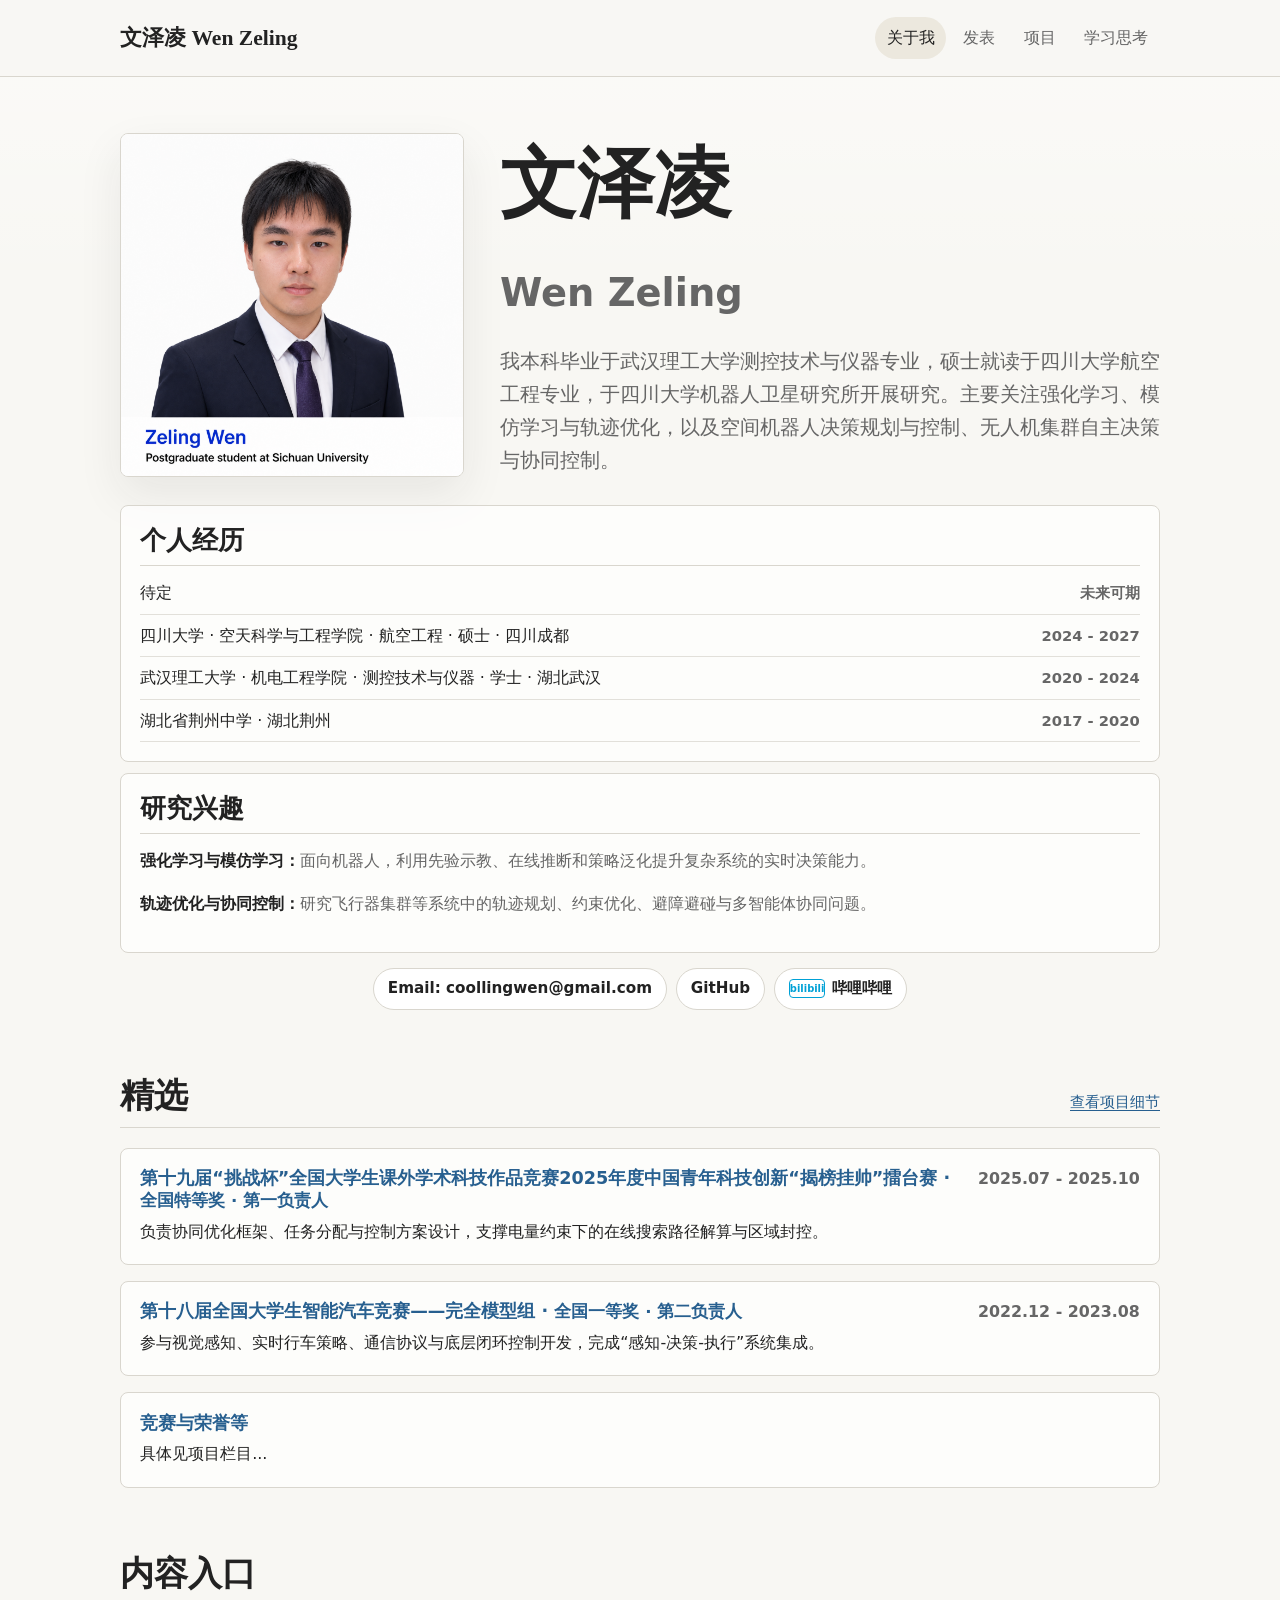
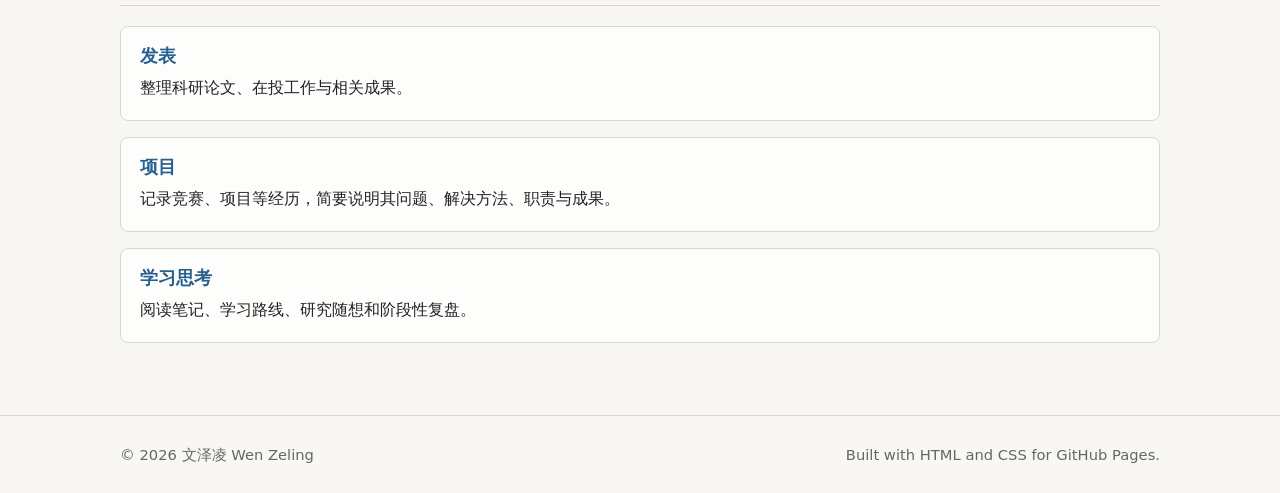
==== commit 1546832a: "20260724 工程科学与技术论文添加" ====
--- a/index.html
+++ b/index.html
@@ -63,10 +63,10 @@
               <h2 id="interests-title">研究兴趣</h2>
             </div>
             <p>
-              <strong>强化学习与模仿学习：</strong>面向机器人与飞行器任务，关注如何利用示教先验、在线推断和策略泛化提升复杂系统的实时决策能力。
+              <strong>强化学习与模仿学习：</strong>面向机器人，利用先验示教、在线推断和策略泛化提升复杂系统的实时决策能力。
             </p>
             <p>
-              <strong>轨迹优化与协同控制：</strong>研究空间机械臂、飞行器集群等系统中的轨迹规划、约束优化、避障避碰与多智能体协同问题。
+              <strong>轨迹优化与协同控制：</strong>研究飞行器集群等系统中的轨迹规划、约束优化、避障避碰与多智能体协同问题。
             </p>
           </section>
 
